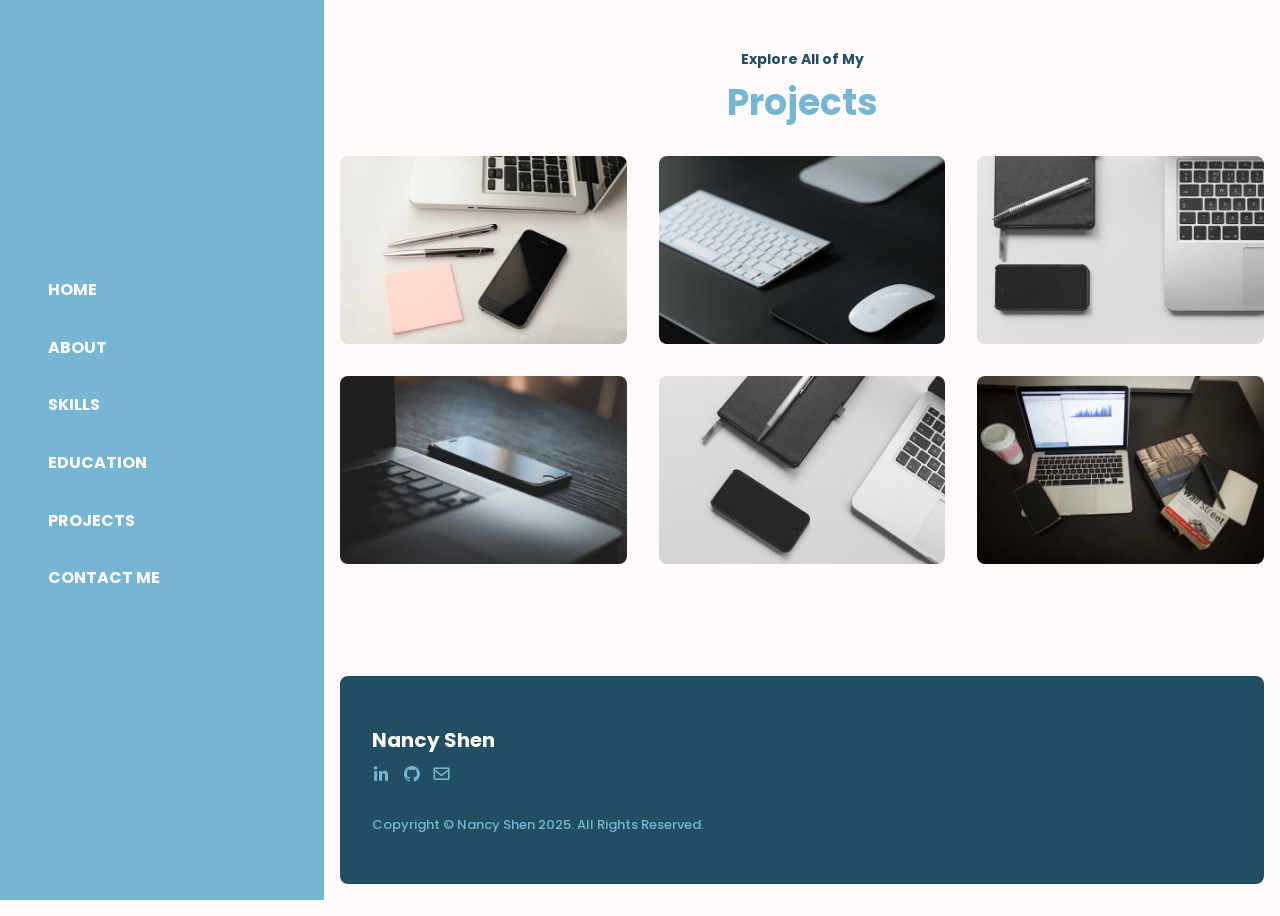
==== works.html @ cb11a358 "Revamp homepage layout, styles and add works page" ====
<!DOCTYPE html>
<html lang="en">
    <head>
        <meta charset="UTF-8">
        <meta name="viewport" content="width=device-width, initial-scale=1.0">

        <!-- ===== CSS ===== -->
        <link rel="stylesheet" href="assets/css/styles.css">

        <!-- ===== BOX ICONS ===== -->
        <link href='https://cdn.jsdelivr.net/npm/boxicons@2.0.5/css/boxicons.min.css' rel='stylesheet'>

        <title>My Works | Nancy Shen</title>
    </head>
    <body>
        <!--===== HEADER =====-->
        <header class="1-header">
            <nav class="nav bd-grid">
                <div class="nav__toggle" id="nav-toggle">
                    <i class='bx bx-menu'></i>
                </div>
                <div>
                    <a href="index.html" class="nav__logo">Nancy Shen</a>
                </div>

                <div class="nav__menu" id="nav-menu">
                    <div class="nav__close" id="nav-close">
                        <i class="bx bx-x"></i>
                    </div>

                    <ul class="nav__list">
                        <li class="nav__item"><a href="index.html#home" class="nav__link">Home</a></li>
                        <li class="nav__item"><a href="index.html#about" class="nav__link">About</a></li>
                        <li class="nav__item"><a href="index.html#skills" class="nav__link">Skills</a></li>
                        <li class="nav__item"><a href="index.html#education" class="nav__link">Education</a></li>
                        <li class="nav__item"><a href="index.html#projects" class="nav__link">Projects</a></li>
                        <li class="nav__item"><a href="index.html#contact" class="nav__link">Contact Me</a></li>
                    </ul>
                </div>
            </nav>
        </header>

        <main class="l-main">

            <!--===== WORKS =====-->
            <section class="projects section" id="works">
                <span class="section-subtitle">Explore All of My</span>
                <h2 class="section-title">Projects</h2>

                <div class="projects__container bd-grid">

                    <div class="projects__img">
                        <img src="assets/img/work1.jpg" alt="">

                        <div class="projects__data">
                            <a href="#" class="projects__link"><i class="bx bx-link-alt"></i></a>
                            <span class="projects_title">Project 1</span>
                        </div>
                    </div>

                    <div class="projects__img">
                        <img src="assets/img/work2.jpg" alt="">

                        <div class="projects__data">
                            <a href="#" class="projects__link"><i class="bx bx-link-alt"></i></a>
                            <span class="projects_title">Project 2</span>
                        </div>
                    </div>

                    <div class="projects__img">
                        <img src="assets/img/work3.jpg" alt="">

                        <div class="projects__data">
                            <a href="#" class="projects__link"><i class="bx bx-link-alt"></i></a>
                            <span class="projects_title">Project 3</span>
                        </div>
                    </div>

                    <div class="projects__img">
                        <img src="assets/img/work4.jpg" alt="">

                        <div class="projects__data">
                            <a href="#" class="projects__link"><i class="bx bx-link-alt"></i></a>
                            <span class="projects_title">Project 4</span>
                        </div>
                    </div>

                    <div class="projects__img">
                        <img src="assets/img/work5.jpg" alt="">

                        <div class="projects__data">
                            <a href="#" class="projects__link"><i class="bx bx-link-alt"></i></a>
                            <span class="projects_title">Project 5</span>
                        </div>
                    </div>

                    <div class="projects__img">
                        <img src="assets/img/work6.jpg" alt="">

                        <div class="projects__data">
                            <a href="#" class="projects__link"><i class="bx bx-link-alt"></i></a>
                            <span class="projects_title">Project 6</span>
                        </div>
                    </div>

                    <div class="projects__img">
                        <img src="assets/img/work7.jpg" alt="">

                        <div class="projects__data">
                            <a href="#" class="projects__link"><i class="bx bx-link-alt"></i></a>
                            <span class="projects_title">Project 7</span>
                        </div>
                    </div>

                    <div class="projects__img">
                        <img src="assets/img/work8.jpg" alt="">

                        <div class="projects__data">
                            <a href="#" class="projects__link"><i class="bx bx-link-alt"></i></a>
                            <span class="projects_title">Project 8</span>
                        </div>
                    </div>

                    <div class="projects__img">
                        <img src="assets/img/work9.jpg" alt="">

                        <div class="projects__data">
                            <a href="#" class="projects__link"><i class="bx bx-link-alt"></i></a>
                            <span class="projects_title">Project 9</span>
                        </div>
                    </div>

                </div>
            </section>

        </main>

        <!--===== FOOTER =====-->
        <footer class="footer section">
            <div class="footer__container bd-grid">
                <h2 class="footer__title">Nancy Shen</h2>
                <p class="description"> </p>

                <div class="footer__link">
                    <a href="https://www.linkedin.com/in/nancyyshen/" class="footer__link"><i class="bx bxl-linkedin"></i></a>
                    <a href="https://github.com/nancyshenn" class="footer__link"><i class="bx bxl-github"></i></a>
                    <a href="#" class="footer__link"><i class="bx bx-envelope"></i></a>
                </div>

                <p class="footer__copy">Copyright © Nancy Shen 2025. All Rights Reserved.</p>
            </div>
        </footer>
        <!--===== MAIN JS =====-->
        <script src="assets/js/main.js"></script>
    </body>
</html>
---- assets/css/styles.css ----
/*===== GOOGLE FONTS =====*/
@import url("https://fonts.googleapis.com/css2?family=Poppins:wght@400;500;600;700&display=swap");
/*===== VARIABLES CSS =====*/
:root{
  --header-height: 3.5rem;
  --nav-width: 324px;
  
  /*===== Font weight =====*/
  --font-medium: 500;
  --font-semi-bold: 600;
  --font-bold: 700;

  /*===== Colors =====*/
  --first-color: #76b6d3;
  --first-color-dark: #1087be;
  --first-color-darken: #224e63;
  --text-color: #3e6577;
  --first-color-light: #b1cfdd;
  --first-color-lighten: #FFFAFA;

  /*===== Font and typography =====*/
  --body-font: 'Poppins', sans-serif;
  --h1-font-size: 1.5rem;
  --h2-font-size: 1.25rem;
  --h3-font-size: 1.rem;
  --normal-font-size: .938rem;
  --small-font-size: .813rem;
  --smaller-font-size: .75rem;

  /*===== Margins =====*/
  --mb-1: .5rem;
  --mb-2: 1rem;
  --mb-3: 1.5rem;
  --mb-4: 2rem;
  --mb-5: 2.5rem;

  /*===== z-index =====*/
  --z-fixed: 100;
} 

@media screen and (min-width: 768px){
  :root{
    --h1-font-size: 2.25rem;
    --h2-font-size: 1.5rem;
    --h3-font-size: 1.25rem;
    --normal-font-size: 1rem;
    --small-font-size: .875rem;
    --smaller-font-size: .813rem;
  }
}

/*===== BASE =====*/
*,::before,::after{
  box-sizing: border-box;
}

html{
  scroll-behavior: smooth;
}

body{
  margin: var(--header-height)  0 0 0;
  font-family: var(--body-font);
  font-size: var(--normal-font-size);
  font-weight: var(--font-medium);
  background-color: var(--first-color-lighten);
  color: var(--text-color);
  line-height: 1.6;
}

h1,h2,h3,p{
  margin: 0;
}

h3{
  font-weight: var(--font-semi-bold);
}

ul{
  margin: 0;
  padding: 0;
  list-style: none;
}

a{
  text-decoration: none;
  color: var(--text-color);
}

img{
  max-width: 100%;
  height: auto;
  display: block;
}

/*===== CLASS CSS ===== */
.section{
  padding: 4rem 0 2rem;
}
.section-title{
  font-size: var(--h1-font-size);
  color: var(--first-color);
  margin-bottom: var(--mb-3);
  text-align: center;
}

.section-subtitle{
  display: block;
  font-size: var(--small-font-size);
  color: var(--first-color-darken);
  text-align: center;
  font-weight: var(--font-bold);
  margin-bottom: .25rem;
}

/*===== LAYOUT =====*/
.bd-grid{
  max-width: 1024px;
  display: grid;
  grid-template-columns: 100%;
  column-gap: 2rem;
  width: calc(100% - 2rem);
  margin-left: var(--mb-2);
  margin-right: var(--mb-2);
}

.\31-header {
  width: 100%;
  position: fixed;
  top: 0;
  left:0;
  z-index: var(--z-fixed);
  background-color: var(--first-color-lighten);
  box-shadow: 0 2px 4px rgba(0,0,0,.1);
}

/*===== NAV =====*/
.nav{
  height: var(--header-height);
  display: flex;
  justify-content: space-between;
  align-items: center;
}

.nav__menu{
  position: fixed;
  top: 0;
  left: -100%;
  width: 90%;
  height: 100vh;
  padding: 3rem;
  display: flex;
  align-items: center;
  background-color: var(--first-color);
  transition: .5s;
}

.nav__close{
  position: absolute;
  top: 1rem;
  right: 1rem;
  font-size: 2rem;
  color: var(--first-color-dark);
  cursor: pointer;
}

.nav__item{
  margin-bottom: var(--mb-4);
}

.nav__link{
  font-size: 1rem;
  text-transform: uppercase;
  color: var(--first-color-lighten);
  font-weight: var(--font-bold);
  transition: .3s;
}

.nav__link:hover{
  color: var(--text-color);
}

.nav__toggle{
  color: var(--first-color-dark);
  font-size: 1.3rem;
  cursor: pointer;
}

/*=== Show menu ===*/
.show{
  left: 0;
}

/*Active menu*/
.active{
  color: var(--text-color);
}

/*===== HOME =====*/
.home__container{
  height: calc(100vh - var(--header-height));
  align-items: center;
}

.home__data{
  display: flex;
  flex-direction: column;
  align-items: center;
  height: max-content;
  text-align: center;
}

.home__img{
  padding-top: 1.3rem;
  padding-left: .8rem;
  width: 160px;
  height: 160px;
  background-color: var(--first-color);
  border-radius: 50%;
  overflow: hidden;
  margin-bottom: var(--mb-2);
}

.home__img img{
  width: 155px;
}

.home__title{
  font-size: 2.5rem;
  color: var(--first-color);
  font-weight: var(--font-semi-bold);
}

.home__intro{
  display: block;
  font-size: 1.1rem;
  color: var(--first-color-dark);
  margin-bottom: 0.5rem;
}

.home__profession{
  font-size: 1.4rem;
  color: var(--first-color-dark);
  margin-bottom: var(--mb-5);
}

.home__button{
  width: 100%;
  margin-bottom: var(--mb-4);
}

.home__social{
  margin-bottom: 5rem;
}

.home__social-link{
  display: inline-flex;
  background-color: var(--first-color);
  color: var(--first-color-lighten);
  font-size: 1.1rem;
  border-radius: 50%;
  padding: .40rem;
  margin: 0 var(--mb-1);
  transition: .3s;
}

.home__social-link:hover{
  background-color: var(--first-color-dark);
}

.home__button{
  width: 100%;;
}

/*BUTTONS*/
.button{
  display: inline-block;
  background-color: var(--first-color);
  color: var(--first-color-lighten);
  padding: 1rem 2rem;
  font-weight: var(--font-semi-bold);
  border-radius: .5rem;
  transition: .3s;
}

.button:hover{
  background-color: var(--first-color-dark);
}

.button__light{
  background-color: var(--first-color-lighten);
  color: var(--first-color);
}

.button__light:hover{
  color: var(--first-color-lighten);
}

/* ===== ABOUT =====*/
.about__container{
  row-gap: 2rem;
  align-items: stretch;
}

.about__data{
  text-align: center;
}

.about__cards{
  display: grid;
  grid-template-columns: 1fr;
  gap: 1rem;
  margin-bottom: var(--mb-4);
  width: min(100%, 700px);
  margin: 0 auto;
}

.about__card{
  background-color: #99c6d442;
  padding: 1.5rem;
  border-radius: .75rem;
  box-shadow: 0 10px 30px rgba(0,0,0,.08);
  text-align: center;
}

.about__card i{
  font-size: 1.5rem;
  color: var(--first-color);
  margin-bottom: .75rem;
  display: inline-flex;
}

.about__card h3{
  font-size: var(--h3-font-size);
  color: var(--first-color-dark);
  margin-bottom: .5rem;
}

.about__card span{
  display: block;
  font-size: var(--small-font-size);
  color: var(--first-color-dark);
}

.about__card-university{
  font-size: var(--normal-font-size);
  color: var(--first-color-dark);
  margin-bottom: .25rem;
}

.about__card-subline{
  font-size: var(--smaller-font-size);
  color: var(--first-color-dark);
  margin-top: .25rem;
}

.about__description{
  margin-bottom: var(--mb-4);
  font-size: var(--small-font-size);
  color: var(--first-color-darken);
}

.about__img{
  width: 320px;
  height: 320px;
  margin: 0;
  justify-self: start;
  overflow: hidden;
  display: block;
  border-radius: 50%;
  box-shadow: 0 10px 30px rgba(0,0,0,.08);
}

.about__img img{
  display: block;
  width: 100%;
  height: 100%;
  object-fit: cover;
}

.about__information{
  margin-bottom: var(--mb-4);
}

.about__information-title{
  font-size: var(--h3-font-size);
  color: var(--first-color-dark);
  margin-bottom: var(--mb-2);
}

.about__information-data{
  display: flex;
  align-items: center;
  padding-left: 1.5rem;;
  margin-bottom: var(--mb-3);
}

.about__information-icon{
  font-size: 1.5rem;
  color: var(--first-color);
  margin-right: var(--mb-4);
}

.about__information-subtitle{
  display: block;
  font-weight: var(--font-semi-bold);
}

.about__information-subtitle-small{
  font-size: var(--smaller-font-size);
}

/* ===== SKILLS =====*/
.skills__container{
  row-gap: 2rem;
}

.skills__card{
  background-color: #99c6d442;
  padding: 2rem 1.75rem;
  border-radius: 1rem;
  box-shadow: 0 10px 30px rgba(0,0,0,.08);
}

.skills__card-title{
  font-size: var(--h3-font-size);
  color: var(--first-color-dark);
  margin-bottom: 1.5rem;
  text-align: center;
}

.skills__list{
  list-style: none;
  padding: 0;
  margin: 0;
}

.skills__list li{
  display: flex;
  align-items: center;
  margin-bottom: 1rem;
  font-size: var(--normal-font-size);
  color: #000;
}

.skills__list li i{
  color: var(--first-color);
  font-size: 1.2rem;
  margin-right: .75rem;
}

.skills__header{
  display: none;
}

.skills__name{
  font-size: var(--normal-font-size);
  font-weight: var(--font-medium);
  color: var(--first-color);
}


/* ===== WORKS =====*/
.projects__container{
  justify-items: center;
  row-gap: 2rem;
}

.projects__img{
  position: relative;
  overflow: hidden;
  border-radius: .5rem;
}

.projects__data{
  position: absolute;
  bottom: -100%;
  width: 100%;
  height: 100%;
  display: flex;
  flex-direction: column;
  justify-content: center;
  align-items: center;
  background: rgba(126, 185, 224, 0.596);
  border-radius: .5rem;
  transition: .3s;
}

.projects__link{
  display: inline-flex;
  font-size: 1.5rem;
  background-color: var(--first-color-lighten);
  color: var(--first-color);
  padding: .25rem;
  border-radius: .35rem;
  margin-bottom: var(--mb-2);
}

.projects__title{
  font-size: var(--h2-font-size);
  color: var(--first-color-lighten);
}

.projects__img:hover .projects__data{
  bottom: 0;
}


/* ===== CONTACT =====*/
.contact__container{
  row-gap: 3rem;
}

.contact__input{
  width: 100%;
  padding: 1rem;
  outline: none;
  border: none;
  background-color: var(--first-color-light);
  font-size: var(--normal-font-size);
  margin-bottom: var(--mb-2);
  border-radius: .5rem;
}

.contact ::placeholder{
  color: var(--first-color-dark);
  font-family: var(--body-font);
  font-weight: var(--font-medium);
}

.contact__button{
  outline: none;
  border: none;
  font-family: var(--body-font);
  font-size: var(--normal-font-size);
  cursor: pointer;
}

/* ===== FOOTER =====*/
.footer{
  background-color: var(--first-color-darken);
  color: var(--first-color-lighten);
  text-align: left;
}

.footer__title{
  font-size: var(--h3-font-size);
  margin-bottom: var(--mb-1);
}

.footer__description{
  margin-bottom: var(--mb-2);
}

.footer__social{
  margin-bottom: 4rem;
}

.footer__link{
  display: inline-flex;
  color: var(--first-color);
  margin-bottom: var(--mb-2);
  font-size: 1.2rem;
  padding-right: .7rem;
  transition: .3s;
}

.footer__link:hover{
  color: var(--first-color-lighten);
}

.footer__copy{
  font-size: var(--smaller-font-size);
  color: var(--first-color);
}


/* ===== MORE WORKS =====*/
.more-works{
  display: flex;
  justify-content: center;
  margin: 2rem 0;
}

/* ===== MEDIA QUERIES=====*/
@media screen and (min-width: 768px){
  .home__button{
    width: initial;
  }

  .nav__menu{
    width: var(--nav-width);
  }
  
  .about__container,
  .projects__container{
    grid-template-columns: repeat(2,1fr);
  }

  .skills__container{
    grid-template-columns: repeat(3,1fr);
  }

  .about__cards{
    grid-template-columns: repeat(2, minmax(350px, 5fr));
  }

  .about__data{
    text-align: initial;
  }

  .about__description{
    margin-bottom: var(--mb-5);
    width: min(100%, 700px);
    margin: 2rem auto;
  }

  .about__img{
    width: 320px;
    height: 320px;
  }

  .about__information{
    padding-left: 4rem;
  }

  .education__time{
    padding: 0 2rem; 
  }
  
  .contact__inputs{
    display:grid;
    column-gap: 1.5rem;
  }

  .footer{
    background: none;
  }
  
  .footer__container{
    background-color: var(--first-color-darken);
    padding: 3rem 2rem;
    border-radius: .5rem;
  }
}

@media screen and (min-width: 1024px){
  body{
    margin:0;
    padding-left: var(--nav-width);
  }

  .\31-header {
    width: 0;
  }

  .nav__toggle, .nav__logo, .nav__close{
    display: none;
  }

  .nav__menu{
    left: 0;
  }

  .home__container{
    height: 100vh;
  }

  .section{
    padding: 3rem 0 2rem;
  }

  .bd-grid{
    margin-left: auto;
    margin-right: auto;
  }

  .projects__container{
    grid-template-columns: repeat(3,1fr);
  }
}
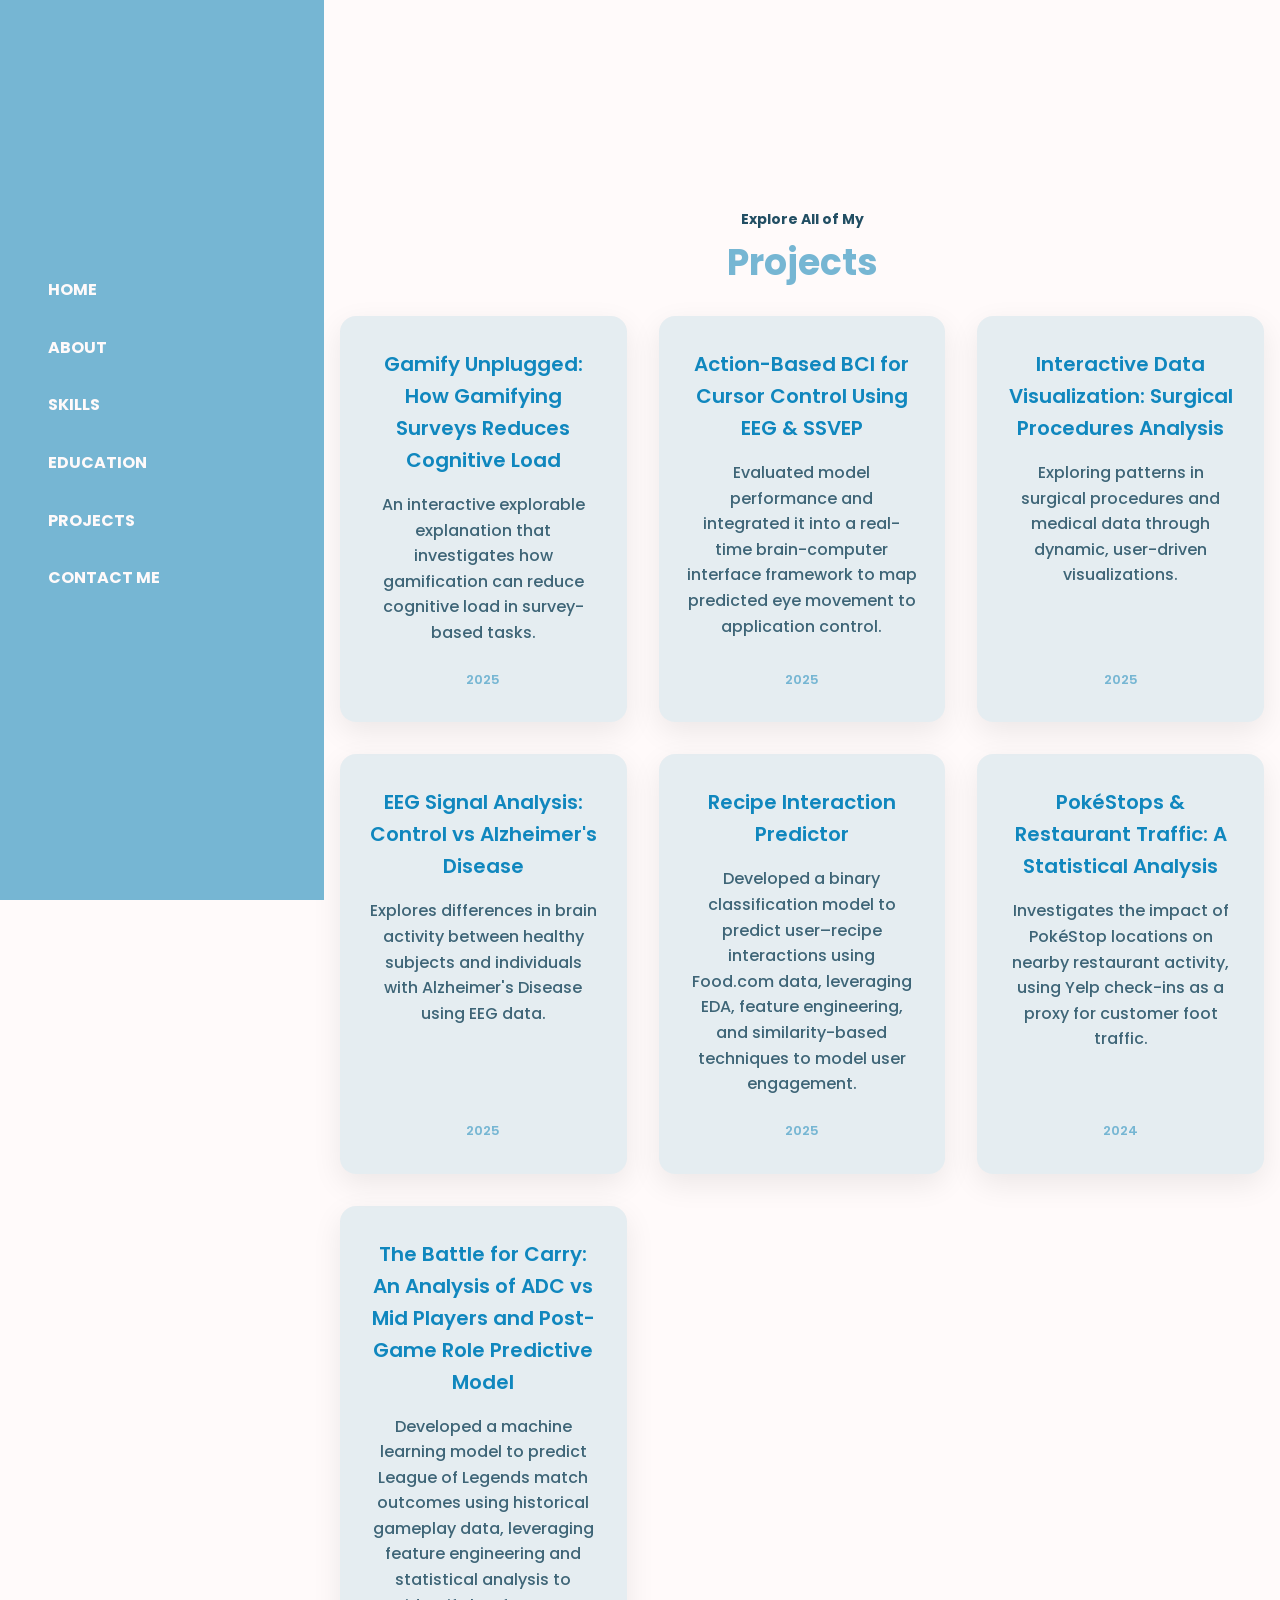
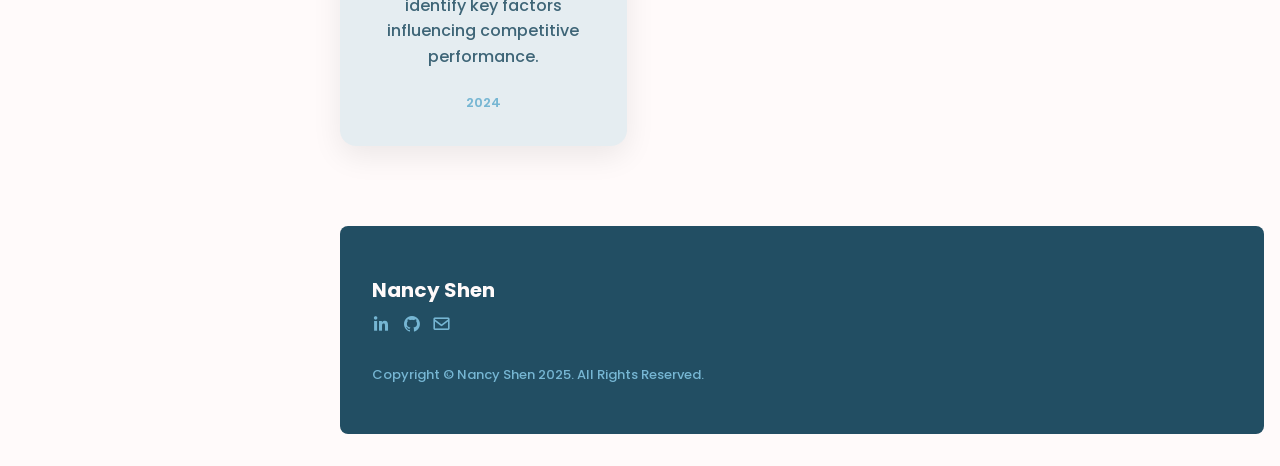
==== commit bd8fa055: "Refactor projects to card-based layout Replace image+overlay project items with semantic card articl" ====
--- a/works.html
+++ b/works.html
@@ -49,86 +49,47 @@
 
                 <div class="projects__container bd-grid">
 
-                    <div class="projects__img">
-                        <img src="assets/img/work1.jpg" alt="">
+                    <article class="projects__card">
+                        <a href="https://github.com/NGLYRY/Final-Proj-Dsc106" target="_blank" rel="noreferrer" class="projects__card-title">Gamify Unplugged: How Gamifying Surveys Reduces Cognitive Load</a>
+                        <p class="projects__card-description">An interactive explorable explanation that investigates how gamification can reduce cognitive load in survey-based tasks.</p>
+                        <span class="projects__card-year">2025</span>
+                    </article>
 
-                        <div class="projects__data">
-                            <a href="#" class="projects__link"><i class="bx bx-link-alt"></i></a>
-                            <span class="projects_title">Project 1</span>
-                        </div>
-                    </div>
+                    <article class="projects__card">
+                        <a href="https://sites.google.com/ucsd.edu/cogs189/home" target="_blank" rel="noreferrer" class="projects__card-title">Action-Based BCI for Cursor Control Using EEG &amp; SSVEP</a>
+                        <p class="projects__card-description">Evaluated model performance and integrated it into a real-time brain-computer interface framework to map predicted eye movement to application control.</p>
+                        <span class="projects__card-year">2025</span>
+                    </article>
 
-                    <div class="projects__img">
-                        <img src="assets/img/work2.jpg" alt="">
+                    <article class="projects__card">
+                        <a href="https://github.com/NGLYRY/dsc106-proj3" target="_blank" rel="noreferrer" class="projects__card-title">Interactive Data Visualization: Surgical Procedures Analysis</a>
+                        <p class="projects__card-description">Exploring patterns in surgical procedures and medical data through dynamic, user-driven visualizations.</p>
+                        <span class="projects__card-year">2025</span>
+                    </article>
 
-                        <div class="projects__data">
-                            <a href="#" class="projects__link"><i class="bx bx-link-alt"></i></a>
-                            <span class="projects_title">Project 2</span>
-                        </div>
-                    </div>
+                    <article class="projects__card">
+                        <a href="https://github.com/nancyshenn/COGS118C-FinalProject" target="_blank" rel="noreferrer" class="projects__card-title">EEG Signal Analysis: Control vs Alzheimer's Disease</a>
+                        <p class="projects__card-description">Explores differences in brain activity between healthy subjects and individuals with Alzheimer's Disease using EEG data.</p>
+                        <span class="projects__card-year">2025</span>
+                    </article>
 
-                    <div class="projects__img">
-                        <img src="assets/img/work3.jpg" alt="">
+                    <article class="projects__card">
+                        <a href="https://github.com/nancyshenn/Recipes" target="_blank" rel="noreferrer" class="projects__card-title">Recipe Interaction Predictor</a>
+                        <p class="projects__card-description">Developed a binary classification model to predict user–recipe interactions using Food.com data, leveraging EDA, feature engineering, and similarity-based techniques to model user engagement.</p>
+                        <span class="projects__card-year">2025</span>
+                    </article>
 
-                        <div class="projects__data">
-                            <a href="#" class="projects__link"><i class="bx bx-link-alt"></i></a>
-                            <span class="projects_title">Project 3</span>
-                        </div>
-                    </div>
+                    <article class="projects__card">
+                        <a href="https://github.com/nancyshenn/Pokestop-Yelp-Analysis" target="_blank" rel="noreferrer" class="projects__card-title">PokéStops &amp; Restaurant Traffic: A Statistical Analysis</a>
+                        <p class="projects__card-description">Investigates the impact of PokéStop locations on nearby restaurant activity, using Yelp check-ins as a proxy for customer foot traffic.</p>
+                        <span class="projects__card-year">2024</span>
+                    </article>
 
-                    <div class="projects__img">
-                        <img src="assets/img/work4.jpg" alt="">
-
-                        <div class="projects__data">
-                            <a href="#" class="projects__link"><i class="bx bx-link-alt"></i></a>
-                            <span class="projects_title">Project 4</span>
-                        </div>
-                    </div>
-
-                    <div class="projects__img">
-                        <img src="assets/img/work5.jpg" alt="">
-
-                        <div class="projects__data">
-                            <a href="#" class="projects__link"><i class="bx bx-link-alt"></i></a>
-                            <span class="projects_title">Project 5</span>
-                        </div>
-                    </div>
-
-                    <div class="projects__img">
-                        <img src="assets/img/work6.jpg" alt="">
-
-                        <div class="projects__data">
-                            <a href="#" class="projects__link"><i class="bx bx-link-alt"></i></a>
-                            <span class="projects_title">Project 6</span>
-                        </div>
-                    </div>
-
-                    <div class="projects__img">
-                        <img src="assets/img/work7.jpg" alt="">
-
-                        <div class="projects__data">
-                            <a href="#" class="projects__link"><i class="bx bx-link-alt"></i></a>
-                            <span class="projects_title">Project 7</span>
-                        </div>
-                    </div>
-
-                    <div class="projects__img">
-                        <img src="assets/img/work8.jpg" alt="">
-
-                        <div class="projects__data">
-                            <a href="#" class="projects__link"><i class="bx bx-link-alt"></i></a>
-                            <span class="projects_title">Project 8</span>
-                        </div>
-                    </div>
-
-                    <div class="projects__img">
-                        <img src="assets/img/work9.jpg" alt="">
-
-                        <div class="projects__data">
-                            <a href="#" class="projects__link"><i class="bx bx-link-alt"></i></a>
-                            <span class="projects_title">Project 9</span>
-                        </div>
-                    </div>
+                    <article class="projects__card">
+                        <a href="https://github.com/skvillamin/league-predictions" target="_blank" rel="noreferrer" class="projects__card-title">The Battle for Carry: An Analysis of ADC vs Mid Players and Post-Game Role Predictive Model</a>
+                        <p class="projects__card-description">Developed a machine learning model to predict League of Legends match outcomes using historical gameplay data, leveraging feature engineering and statistical analysis to identify key factors influencing competitive performance.</p>
+                        <span class="projects__card-year">2024</span>
+                    </article>
 
                 </div>
             </section>
--- a/assets/css/styles.css
+++ b/assets/css/styles.css
@@ -302,6 +302,10 @@
   align-items: stretch;
 }
 
+.about.section {
+  margin-bottom: 5rem;
+}
+
 .about__data{
   text-align: center;
 }
@@ -364,6 +368,7 @@
   width: 320px;
   height: 320px;
   margin: 0;
+  margin-left: -4rem;
   justify-self: start;
   overflow: hidden;
   display: block;
@@ -411,6 +416,11 @@
 }
 
 /* ===== SKILLS =====*/
+.skills.section {
+  margin-top: 10rem;
+  margin-bottom: 10rem;
+}
+
 .skills__container{
   row-gap: 2rem;
 }
@@ -461,48 +471,60 @@
 
 
 /* ===== WORKS =====*/
+
+.projects.section {
+  margin-top: 10rem;
+}
+
 .projects__container{
   justify-items: center;
   row-gap: 2rem;
-}
-
-.projects__img{
-  position: relative;
-  overflow: hidden;
-  border-radius: .5rem;
-}
-
-.projects__data{
-  position: absolute;
-  bottom: -100%;
-  width: 100%;
-  height: 100%;
+  grid-template-columns: repeat(3, 1fr);
+  max-width: 1400px;
+  margin-left: auto;
+  margin-right: auto;
+}
+
+.projects__card{
+  background-color: #99c6d442;
+  padding: 2rem 1.75rem;
+  border-radius: 1rem;
+  box-shadow: 0 10px 30px rgba(0,0,0,.08);
   display: flex;
   flex-direction: column;
-  justify-content: center;
-  align-items: center;
-  background: rgba(126, 185, 224, 0.596);
-  border-radius: .5rem;
-  transition: .3s;
-}
-
-.projects__link{
-  display: inline-flex;
-  font-size: 1.5rem;
-  background-color: var(--first-color-lighten);
-  color: var(--first-color);
-  padding: .25rem;
-  border-radius: .35rem;
-  margin-bottom: var(--mb-2);
-}
-
-.projects__title{
-  font-size: var(--h2-font-size);
-  color: var(--first-color-lighten);
-}
-
-.projects__img:hover .projects__data{
-  bottom: 0;
+  gap: 1rem;
+}
+
+.projects__card-title{
+  font-size: var(--h3-font-size);
+  font-weight: var(--font-semi-bold);
+  color: var(--first-color-dark);
+  text-decoration: none;
+  display: block;
+  text-align: center;
+}
+
+.projects__card-title:hover{
+  color: var(--first-color);
+  text-decoration: underline;
+}
+
+.projects__card-description{
+  font-size: var(--normal-font-size);
+  color: var(--text-color);
+  text-align: center;
+  line-height: 1.6;
+  margin: 0;
+}
+
+.projects__card-year{
+  display: block;
+  text-align: center;
+  font-size: var(--smaller-font-size);
+  font-weight: var(--font-semi-bold);
+  color: var(--first-color);
+  margin-top: auto;
+  padding-top: .5rem;
 }
 
 
@@ -536,7 +558,59 @@
   cursor: pointer;
 }
 
+/* Hover effect for email address in contact box */
+.contact-box__text-email {
+  color: var(--text-color);
+  text-decoration: none;
+  transition: color 0.2s;
+}
+.contact-box__text-email:hover {
+  color: var(--first-color);
+  text-decoration: underline;
+}
+
 /* ===== FOOTER =====*/
+
+/* ===== CONTACT BOX CUSTOM =====*/
+.contact-box {
+  margin: 2.5rem auto 0 auto;
+  padding: 1.5rem 2rem;
+  border: 1.5px solid #b1cfdd;
+  border-radius: 2rem;
+  display: flex;
+  justify-content: center;
+  align-items: center;
+  gap: 3rem;
+  max-width: 600px;
+  background: #fff;
+  box-shadow: 0 2px 8px rgba(0,0,0,0.03);
+  margin-bottom: 5rem;
+}
+
+.contact-box__item {
+  display: flex;
+  align-items: center;
+  gap: 0.75rem;
+  font-size: 1.1rem;
+}
+
+.contact-box__icon {
+  font-size: 2rem;
+  color: #222;
+  display: flex;
+  align-items: center;
+  justify-content: center;
+}
+
+
+/* LinkedIn icon link hover */
+.contact-box__icon-linkedin {
+  color: #222;
+  transition: color 0.2s;
+}
+.contact-box__icon-linkedin:hover {
+  color: var(--first-color);
+}
 .footer{
   background-color: var(--first-color-darken);
   color: var(--first-color-lighten);
@@ -580,6 +654,7 @@
   display: flex;
   justify-content: center;
   margin: 2rem 0;
+  margin-bottom: 10rem;
 }
 
 /* ===== MEDIA QUERIES=====*/
@@ -592,7 +667,10 @@
     width: var(--nav-width);
   }
   
-  .about__container,
+  .about__container{
+    grid-template-columns: repeat(2,1fr);
+  }
+
   .projects__container{
     grid-template-columns: repeat(2,1fr);
   }
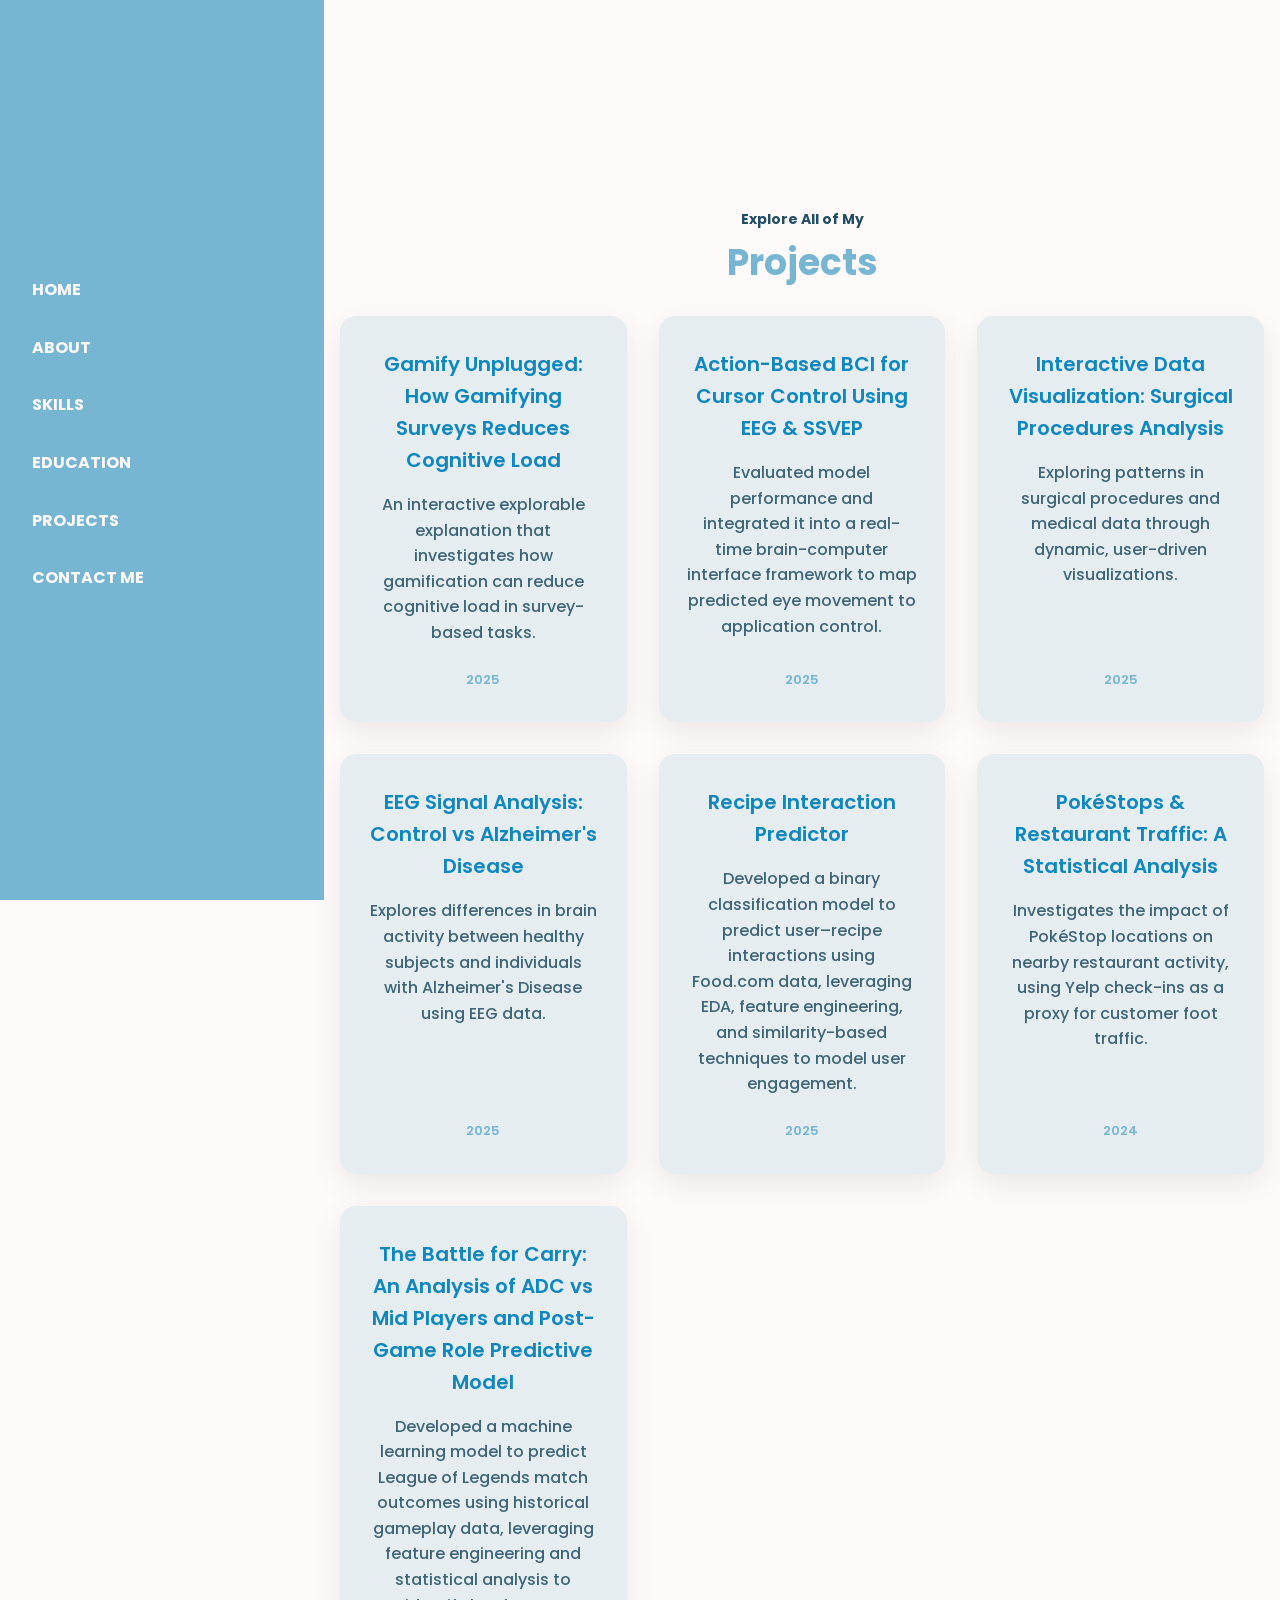
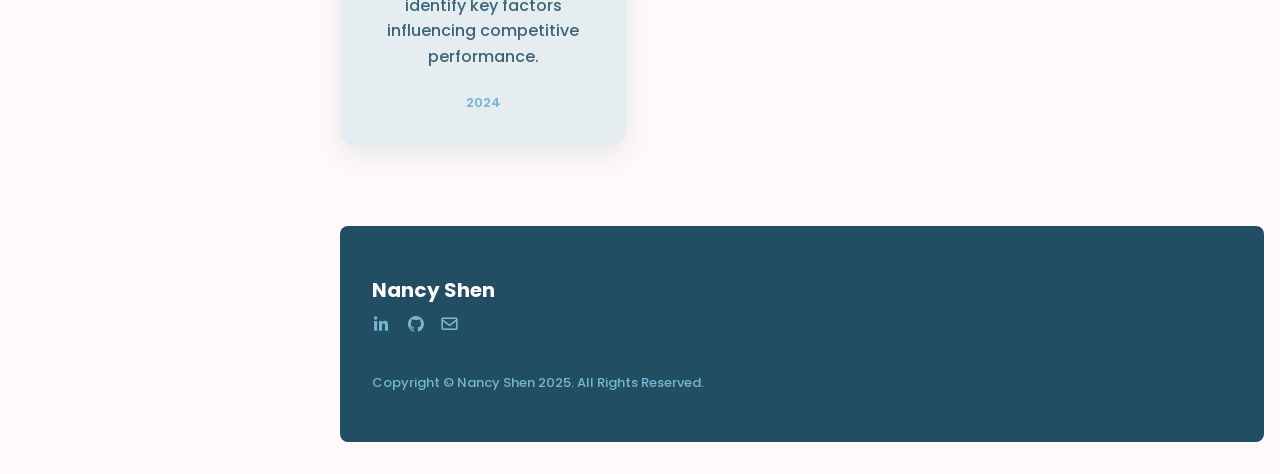
==== commit d528ff99: "Updated resume and footer links/styles" ====
--- a/works.html
+++ b/works.html
@@ -102,10 +102,10 @@
                 <h2 class="footer__title">Nancy Shen</h2>
                 <p class="description"> </p>
 
-                <div class="footer__link">
-                    <a href="https://www.linkedin.com/in/nancyyshen/" class="footer__link"><i class="bx bxl-linkedin"></i></a>
-                    <a href="https://github.com/nancyshenn" class="footer__link"><i class="bx bxl-github"></i></a>
-                    <a href="#" class="footer__link"><i class="bx bx-envelope"></i></a>
+                <div class="footer__social">
+                    <a href="https://www.linkedin.com/in/nancyyshen/" target="_blank" rel="noreferrer" aria-label="LinkedIn" class="footer__link"><i class="bx bxl-linkedin"></i></a>
+                    <a href="https://github.com/nancyshenn" target="_blank" rel="noreferrer" aria-label="GitHub" class="footer__link"><i class="bx bxl-github"></i></a>
+                    <a href="mailto:nancyshenn@gmail.com" aria-label="Email Nancy Shen" class="footer__link"><i class="bx bx-envelope"></i></a>
                 </div>
 
                 <p class="footer__copy">Copyright © Nancy Shen 2025. All Rights Reserved.</p>
--- a/assets/css/styles.css
+++ b/assets/css/styles.css
@@ -22,7 +22,7 @@
   --body-font: 'Poppins', sans-serif;
   --h1-font-size: 1.5rem;
   --h2-font-size: 1.25rem;
-  --h3-font-size: 1.rem;
+  --h3-font-size: 1rem;
   --normal-font-size: .938rem;
   --small-font-size: .813rem;
   --smaller-font-size: .75rem;
@@ -146,9 +146,9 @@
   position: fixed;
   top: 0;
   left: -100%;
-  width: 90%;
+  width: min(90vw, 360px);
   height: 100vh;
-  padding: 3rem;
+  padding: 3rem 2rem;
   display: flex;
   align-items: center;
   background-color: var(--first-color);
@@ -198,8 +198,11 @@
 
 /*===== HOME =====*/
 .home__container{
-  height: calc(100vh - var(--header-height));
+  min-height: calc(100vh - var(--header-height));
+  min-height: calc(100svh - var(--header-height));
+  height: auto;
   align-items: center;
+  padding: 2rem 0;
 }
 
 .home__data{
@@ -365,11 +368,11 @@
 }
 
 .about__img{
-  width: 320px;
-  height: 320px;
-  margin: 0;
-  margin-left: -4rem;
-  justify-self: start;
+  width: min(72vw, 320px);
+  aspect-ratio: 1 / 1;
+  height: auto;
+  margin: 0 auto;
+  justify-self: center;
   overflow: hidden;
   display: block;
   border-radius: 50%;
@@ -479,7 +482,7 @@
 .projects__container{
   justify-items: center;
   row-gap: 2rem;
-  grid-template-columns: repeat(3, 1fr);
+  grid-template-columns: 1fr;
   max-width: 1400px;
   margin-left: auto;
   margin-right: auto;
@@ -493,6 +496,7 @@
   display: flex;
   flex-direction: column;
   gap: 1rem;
+  width: 100%;
 }
 
 .projects__card-title{
@@ -578,10 +582,11 @@
   border: 1.5px solid #b1cfdd;
   border-radius: 2rem;
   display: flex;
+  flex-wrap: wrap;
   justify-content: center;
   align-items: center;
   gap: 3rem;
-  max-width: 600px;
+  width: min(100%, 600px);
   background: #fff;
   box-shadow: 0 2px 8px rgba(0,0,0,0.03);
   margin-bottom: 5rem;
@@ -627,13 +632,13 @@
 }
 
 .footer__social{
-  margin-bottom: 4rem;
+  margin-bottom: 2rem;
 }
 
 .footer__link{
   display: inline-flex;
   color: var(--first-color);
-  margin-bottom: var(--mb-2);
+  margin-bottom: .5rem;
   font-size: 1.2rem;
   padding-right: .7rem;
   transition: .3s;
@@ -659,6 +664,11 @@
 
 /* ===== MEDIA QUERIES=====*/
 @media screen and (min-width: 768px){
+  .home__container{
+    height: calc(100vh - var(--header-height));
+    padding: 0;
+  }
+
   .home__button{
     width: initial;
   }
@@ -696,6 +706,9 @@
   .about__img{
     width: 320px;
     height: 320px;
+    justify-self: start;
+    margin: 0;
+    margin-left: -4rem;
   }
 
   .about__information{
@@ -756,4 +769,43 @@
   .projects__container{
     grid-template-columns: repeat(3,1fr);
   }
+}
+
+@media screen and (max-width: 480px){
+  .section{
+    padding: 3rem 0 1.5rem;
+  }
+
+  .home__title{
+    font-size: 2rem;
+  }
+
+  .home__profession{
+    font-size: 1.2rem;
+  }
+
+  .button{
+    padding: .9rem 1.25rem;
+    width: 100%;
+    text-align: center;
+  }
+
+  .projects__card{
+    padding: 1.5rem 1.1rem;
+  }
+
+  .contact-box{
+    padding: 1.2rem 1rem;
+    gap: 1rem;
+    border-radius: 1.25rem;
+  }
+
+  .contact-box__item{
+    justify-content: center;
+    width: 100%;
+  }
+
+  .contact-box__text-email{
+    overflow-wrap: anywhere;
+  }
 }
